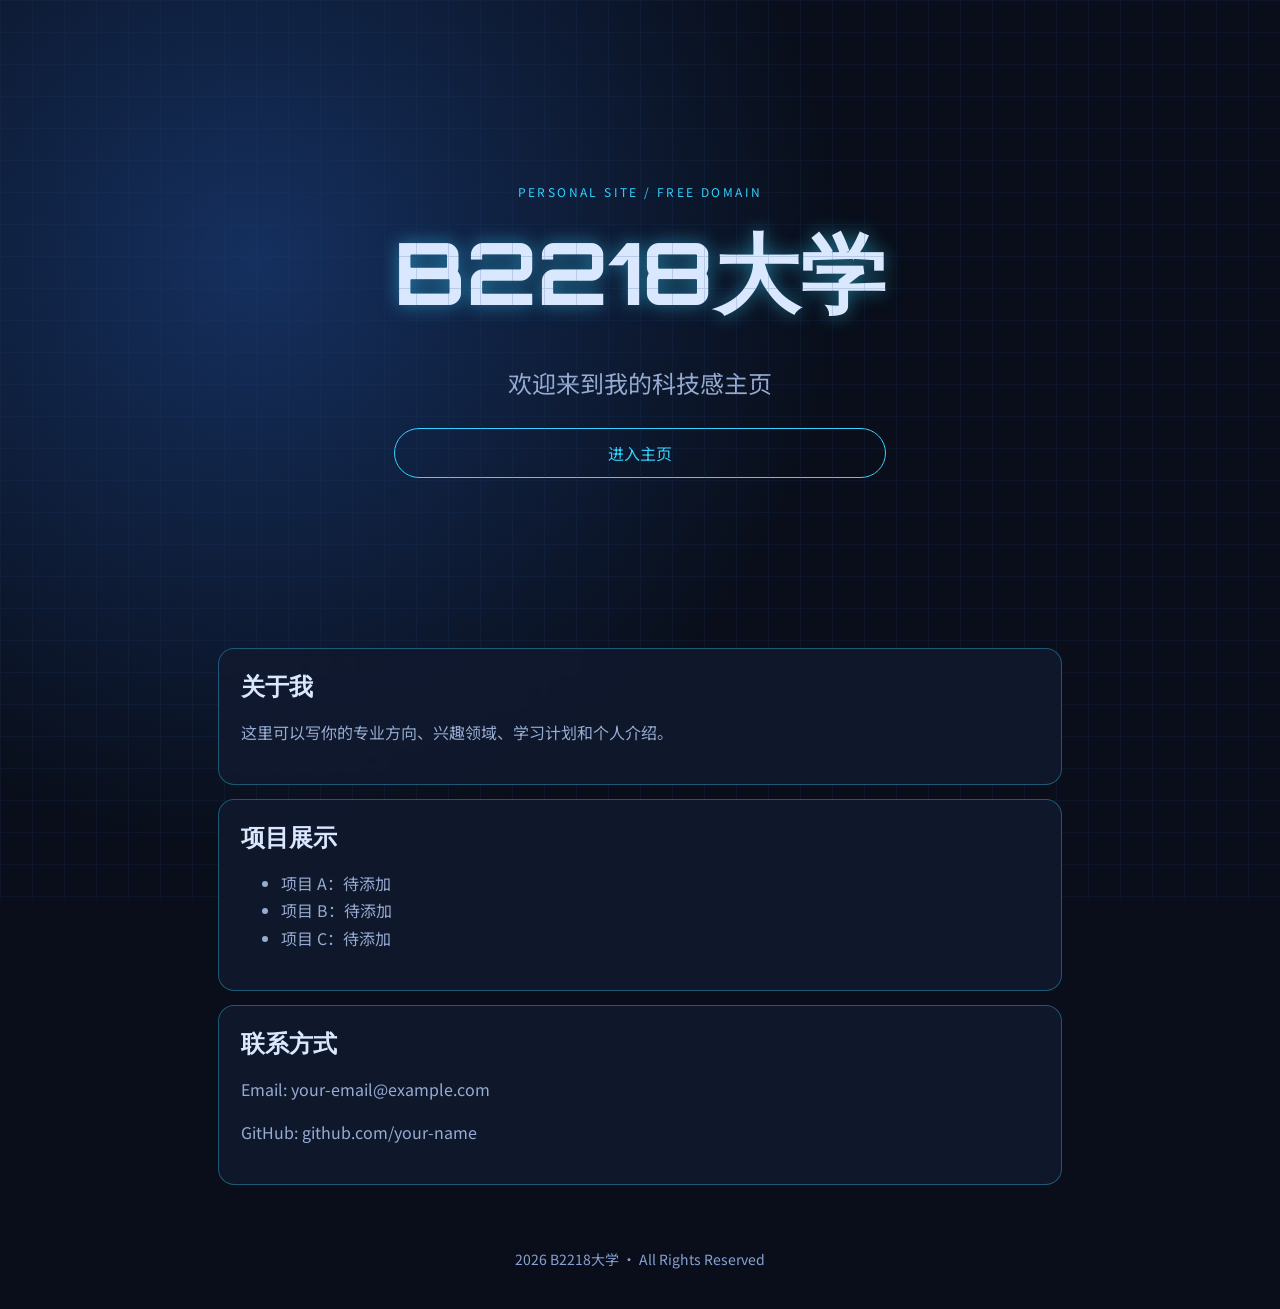
==== index.html @ bfc75d11 "init site" ====
﻿<!doctype html>
<html lang="zh-CN">
<head>
  <meta charset="UTF-8" />
  <meta name="viewport" content="width=device-width, initial-scale=1.0" />
  <title>B2218大学</title>
  <meta name="description" content="B2218大学个人官网" />
  <link rel="preconnect" href="https://fonts.googleapis.com" />
  <link rel="preconnect" href="https://fonts.gstatic.com" crossorigin />
  <link href="https://fonts.googleapis.com/css2?family=Orbitron:wght@500;700&family=Noto+Sans+SC:wght@400;500;700&display=swap" rel="stylesheet" />
  <link rel="stylesheet" href="styles.css" />
</head>
<body>
  <div class="bg-grid"></div>
  <header class="hero">
    <p class="tag">PERSONAL SITE / FREE DOMAIN</p>
    <h1>B2218大学</h1>
    <p class="subtitle">欢迎来到我的科技感主页</p>
    <a class="cta" href="#about">进入主页</a>
  </header>

  <main>
    <section id="about" class="card reveal">
      <h2>关于我</h2>
      <p>这里可以写你的专业方向、兴趣领域、学习计划和个人介绍。</p>
    </section>

    <section class="card reveal delay-1">
      <h2>项目展示</h2>
      <ul>
        <li>项目 A：待添加</li>
        <li>项目 B：待添加</li>
        <li>项目 C：待添加</li>
      </ul>
    </section>

    <section class="card reveal delay-2">
      <h2>联系方式</h2>
      <p>Email: your-email@example.com</p>
      <p>GitHub: github.com/your-name</p>
    </section>
  </main>

  <footer>
    <span id="year"></span> B2218大学 · All Rights Reserved
  </footer>

  <script src="script.js"></script>
</body>
</html>
---- styles.css ----
﻿:root {
  --bg: #090e1a;
  --panel: #111a2f;
  --line: #27416f;
  --text: #d9e7ff;
  --muted: #96acd2;
  --accent: #35d3ff;
}

* {
  box-sizing: border-box;
}

body {
  margin: 0;
  font-family: "Noto Sans SC", sans-serif;
  color: var(--text);
  background: radial-gradient(circle at 20% 20%, #15305f 0%, var(--bg) 40%), var(--bg);
  min-height: 100vh;
  overflow-x: hidden;
}

.bg-grid {
  position: fixed;
  inset: 0;
  background-image: linear-gradient(var(--line) 1px, transparent 1px), linear-gradient(90deg, var(--line) 1px, transparent 1px);
  background-size: 32px 32px;
  opacity: 0.17;
  pointer-events: none;
}

.hero {
  min-height: 72vh;
  display: grid;
  place-content: center;
  text-align: center;
  padding: 32px 20px;
}

.tag {
  color: var(--accent);
  letter-spacing: 0.2em;
  font-size: 12px;
}

h1 {
  margin: 6px 0;
  font-family: "Orbitron", sans-serif;
  font-size: clamp(42px, 10vw, 86px);
  text-shadow: 0 0 18px rgba(53, 211, 255, 0.5);
}

.subtitle {
  color: var(--muted);
  font-size: clamp(16px, 2.7vw, 24px);
  margin-bottom: 28px;
}

.cta {
  display: inline-block;
  padding: 12px 24px;
  border-radius: 999px;
  border: 1px solid var(--accent);
  color: var(--accent);
  text-decoration: none;
  transition: 0.25s;
}

.cta:hover {
  background: var(--accent);
  color: #001221;
  box-shadow: 0 0 20px rgba(53, 211, 255, 0.45);
}

main {
  max-width: 880px;
  margin: 0 auto;
  padding: 0 18px 36px;
  display: grid;
  gap: 14px;
}

.card {
  background: rgba(17, 26, 47, 0.84);
  border: 1px solid rgba(53, 211, 255, 0.35);
  border-radius: 16px;
  padding: 22px;
  backdrop-filter: blur(4px);
}

.card h2 {
  font-family: "Orbitron", sans-serif;
  margin: 0 0 12px;
  font-size: 24px;
}

.card p,
.card li {
  color: var(--muted);
  line-height: 1.7;
}

footer {
  padding: 28px 12px 40px;
  text-align: center;
  color: #86a2d4;
  font-size: 14px;
}

.reveal {
  opacity: 0;
  transform: translateY(14px);
  transition: opacity 0.6s ease, transform 0.6s ease;
}

.reveal.show {
  opacity: 1;
  transform: translateY(0);
}

.delay-1 {
  transition-delay: 0.12s;
}

.delay-2 {
  transition-delay: 0.24s;
}

@media (max-width: 640px) {
  .hero {
    min-height: 62vh;
  }

  .card {
    padding: 18px;
  }
}
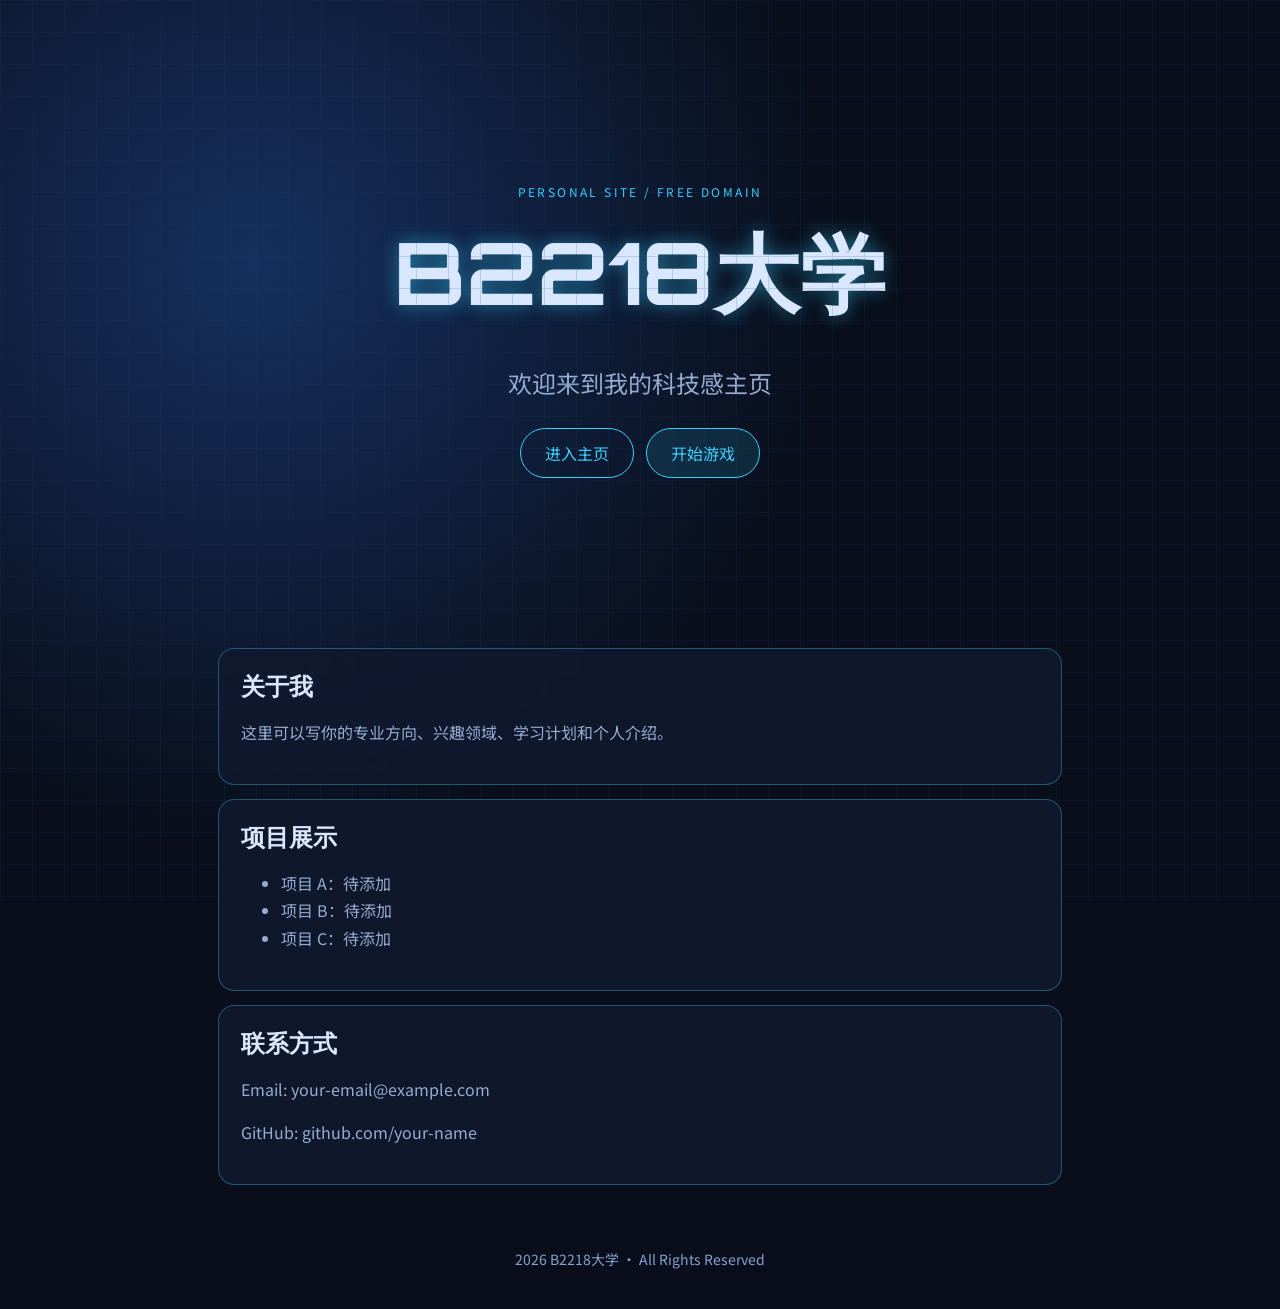
==== commit 836597dd: "add playable game page" ====
--- a/index.html
+++ b/index.html
@@ -16,7 +16,10 @@
     <p class="tag">PERSONAL SITE / FREE DOMAIN</p>
     <h1>B2218大学</h1>
     <p class="subtitle">欢迎来到我的科技感主页</p>
-    <a class="cta" href="#about">进入主页</a>
+    <div class="hero-actions">
+      <a class="cta" href="#about">进入主页</a>
+      <a class="cta cta-solid" href="./game/">开始游戏</a>
+    </div>
   </header>
 
   <main>
--- a/styles.css
+++ b/styles.css
@@ -56,6 +56,13 @@
   margin-bottom: 28px;
 }
 
+.hero-actions {
+  display: flex;
+  justify-content: center;
+  gap: 12px;
+  flex-wrap: wrap;
+}
+
 .cta {
   display: inline-block;
   padding: 12px 24px;
@@ -70,6 +77,10 @@
   background: var(--accent);
   color: #001221;
   box-shadow: 0 0 20px rgba(53, 211, 255, 0.45);
+}
+
+.cta-solid {
+  background: rgba(53, 211, 255, 0.12);
 }
 
 main {
